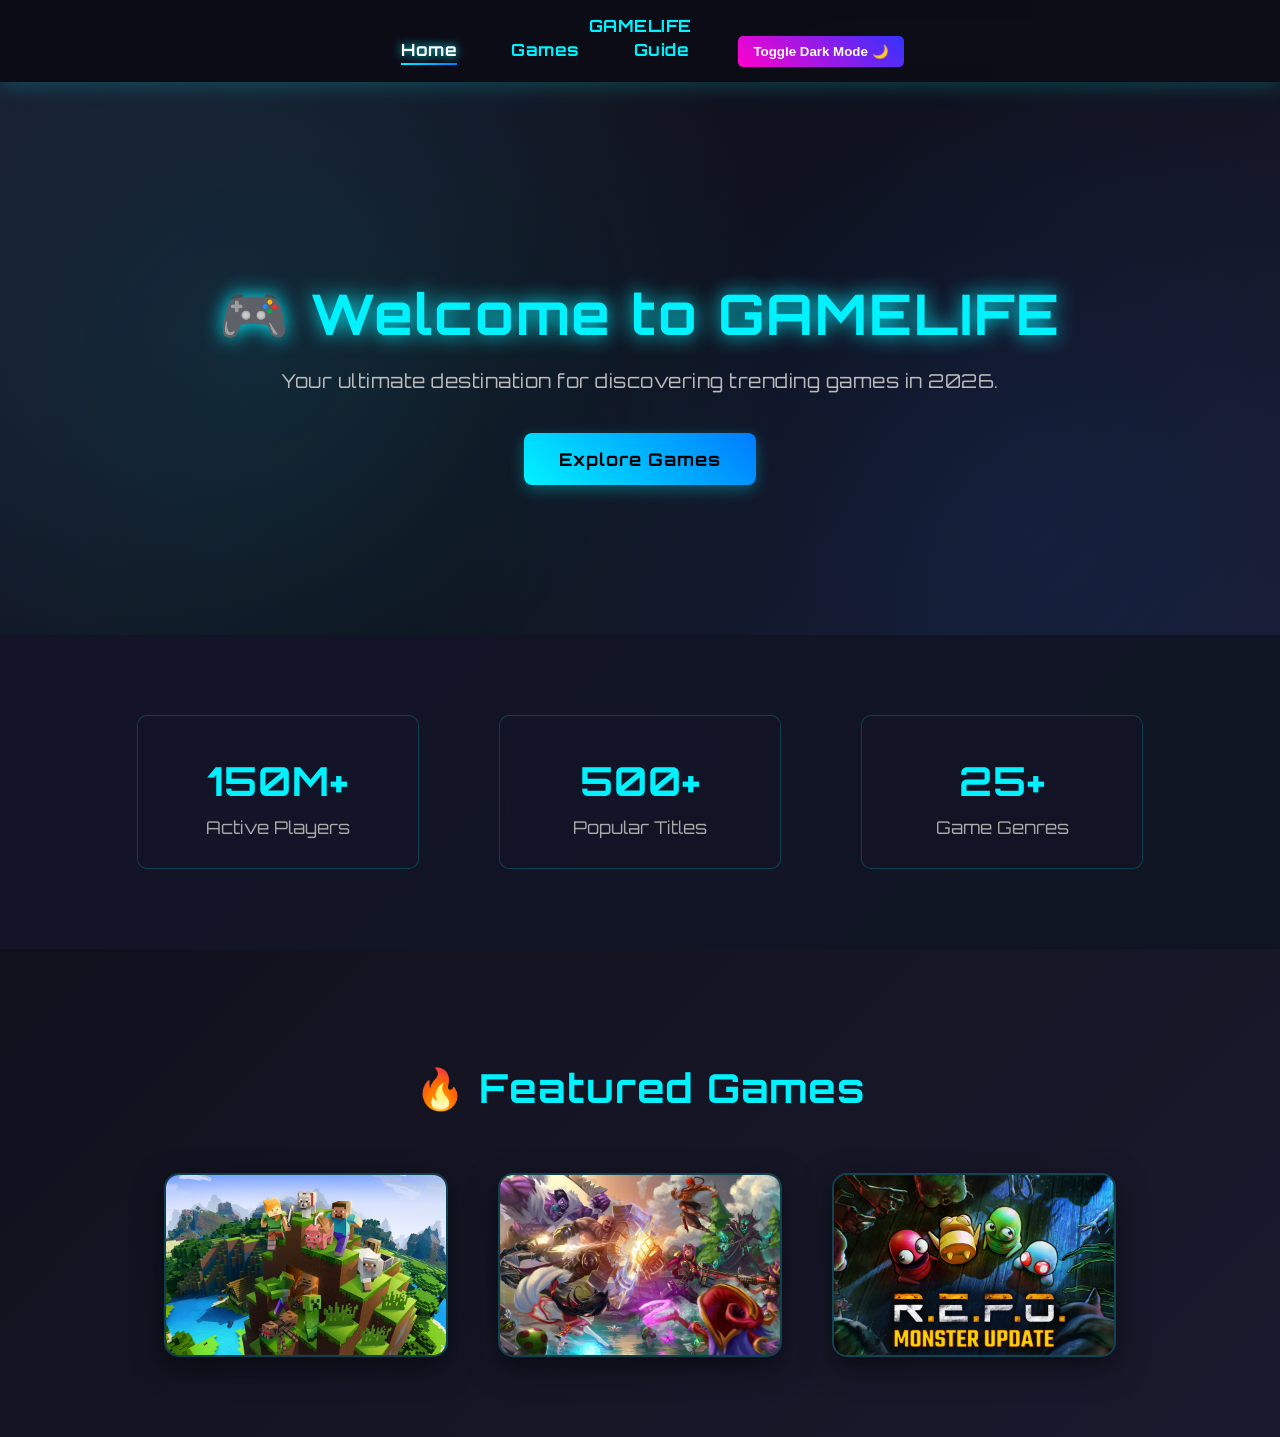
==== index.html @ 71672ad4 "Update index.html" ====
<!DOCTYPE html>
<html>
<head>
  <link href="https://fonts.googleapis.com/css2?family=Orbitron:wght@400;700&display=swap" rel="stylesheet">
  <link rel="stylesheet" href="layout.css">
  <title>GAMELIFE | Home</title>

  <script async src="https://www.googletagmanager.com/gtag/js?id=G-18W3ZDFYFR"></script>
  <script>
      window.dataLayer = window.dataLayer || [];
      function gtag(){dataLayer.push(arguments);}
      gtag('js', new Date());
      gtag('config', 'G-18W3ZDFYFR');
  </script>
</head>

<body>

    <nav>
      <div class="logo">
        <a href="index.html">GAMELIFE</a>
      </div>
      <a href="index.html" class="active">Home</a>
      <a href="games_page.html">Games</a>
      <a href="guide.html">Guide</a>
      <button id="darkModeToggle">Toggle Dark Mode 🌙</button>
    </nav>

  <!-- ===== HERO SECTION ===== -->
  <section class="home-hero">
    <h1>🎮 Welcome to GAMELIFE</h1>
    <p>Your ultimate destination for discovering trending games in 2026.</p>
    <a href="games_page.html" class="hero-btn">Explore Games</a>
  </section>

  <!-- ===== STATS SECTION ===== -->
  <section class="stats-section">
    <div class="stat-box">
      <h2>150M+</h2>
      <p>Active Players</p>
    </div>
    <div class="stat-box">
      <h2>500+</h2>
      <p>Popular Titles</p>
    </div>
    <div class="stat-box">
      <h2>25+</h2>
      <p>Game Genres</p>
    </div>
  </section>

  <!-- ===== FEATURE PREVIEW ===== -->
  <section class="preview-section">
    <h2>🔥 Featured Games</h2>
    <div class="preview-cards">
      <div class="preview-card">
        <img src="minecraft.jpg">
      </div>
      <div class="preview-card">
        <img src="league of legends.jpg">
      </div>
      <div class="preview-card">
        <img src="REPO.jpg">
      </div>
    </div>
  </section>
    <script src="script.js"></script>
</body>
</html>
---- layout.css ----
/* ===============================
   🎮 GAMELIFE - GAME STYLE THEME
=================================*/

body {
  margin: 0;
  font-family: 'Orbitron', Arial, sans-serif;
  background: linear-gradient(135deg, #0f0f1a, #1a1a2e);
  color: #ffffff;
}

/* ===== Navigation Bar ===== */
nav {
   background: rgba(13, 13, 24, 0.95);
   padding: 15px 30px;
   align-items: center;
   justify-content: space-between;
   text-align: center;
   box-shadow: 0 4px 20px rgba(0, 255, 255, 0.2);
   backdrop-filter: blur(10px);
   position: sticky;
   top: 0;
   z-index: 100;
}

nav a {
  color: #00f2ff;
  text-decoration: none;
  margin: 0 25px;
  font-weight: bold;
  transition: all 0.3s ease;
  position: relative;
  font-size: 1.05em;
  letter-spacing: 0.5px;
}

nav a::after {
  content: '';
  position: absolute;
  bottom: -5px;
  left: 0;
  width: 0;
  height: 2px;
  background: linear-gradient(45deg, #00f2ff, #007bff);
  transition: width 0.3s ease;
}

nav a:hover::after,
nav a.active::after {
  width: 100%;
}

nav a:hover,
nav a.active {
  color: #ffffff;
  text-shadow: 0 0 10px #00f2ff;
}

/* ===== Dark Mode (Even Darker Cyber Mode) ===== */
body.dark-mode {
  background: #000000;
  color: #ffffff;
}

body.dark-mode nav {
  background-color: rgba(5, 5, 5, 0.95);
}

/* ===== hero section ===== */
/* ===== HOME HERO ===== */
.home-hero {
  text-align: center;
  padding: 150px 20px;
  background: linear-gradient(135deg, #1a1a2e 0%, #0f0f1a 50%, #1a1a2e 100%);
  position: relative;
  overflow: hidden;
}

/* 添加背景動畫效果 */
.home-hero::before {
  content: '';
  position: absolute;
  top: 0;
  left: 0;
  right: 0;
  bottom: 0;
  background: radial-gradient(circle at 20% 50%, rgba(0, 242, 255, 0.1) 0%, transparent 50%),
              radial-gradient(circle at 80% 80%, rgba(0, 123, 255, 0.1) 0%, transparent 50%);
  pointer-events: none;
  z-index: 0;
}

.home-hero h1,
.home-hero p,
.hero-btn {
  position: relative;
  z-index: 1;
}

.home-hero h1 {
  font-size: 3.5em;
  margin-bottom: 15px;
  color: #00f2ff;
  text-shadow: 0 0 20px #00f2ff;
  letter-spacing: 2px;
  animation: glow-pulse 3s ease-in-out infinite;
}

.home-hero p {
  color: #bbbbbb;
  font-size: 1.2em;
  margin: 20px 0 40px 0;
  letter-spacing: 0.5px;
}

@keyframes glow-pulse {
  0%, 100% { text-shadow: 0 0 20px #00f2ff; }
  50% { text-shadow: 0 0 30px #00f2ff, 0 0 40px #007bff; }
}

.hero-btn {
  display: inline-block;
  padding: 15px 35px;
  background: linear-gradient(45deg, #00f2ff, #007bff);
  color: black;
  font-weight: bold;
  font-size: 1.1em;
  border-radius: 8px;
  text-decoration: none;
  transition: all 0.3s cubic-bezier(0.34, 1.56, 0.64, 1);
  border: none;
  cursor: pointer;
  letter-spacing: 1px;
  box-shadow: 0 5px 15px rgba(0, 242, 255, 0.3);
}

.hero-btn:hover {
  box-shadow: 0 15px 35px rgba(0, 242, 255, 0.5);
  transform: scale(1.08);
}

.hero-btn:active {
  transform: scale(0.95);
}

/* ===== STATS SECTION ===== */
.stats-section {
  display: flex;
  flex-direction: row;
  justify-content: center;
  gap: 80px;
  padding: 80px 20px;
  background: linear-gradient(135deg, #141428, #0f1523);
  flex-wrap: wrap;
}

.stat-box {
  text-align: center;
  padding: 30px 40px;
  background: rgba(20, 20, 40, 0.6);
  border: 1px solid rgba(0, 242, 255, 0.2);
  border-radius: 10px;
  backdrop-filter: blur(10px);
  transition: all 0.3s ease;
  min-width: 200px;
}

.stat-box:hover {
  background: rgba(20, 20, 40, 0.9);
  border-color: rgba(0, 242, 255, 0.5);
  box-shadow: 0 0 20px rgba(0, 242, 255, 0.3);
  transform: translateY(-5px);
}

.stat-box h2 {
  color: #00f2ff;
  font-size: 2.5em;
  margin: 10px 0;
  letter-spacing: 1px;
}

.stat-box p {
  color: #aaaaaa;
  font-size: 1.1em;
  margin: 0;
}

/* ===== PREVIEW SECTION ===== */
.preview-section {
  text-align: center;
  padding: 80px 20px;
  background: linear-gradient(135deg, rgba(15, 15, 26, 0.5), rgba(26, 26, 46, 0.5));
}

.preview-section h2 {
  color: #00f2ff;
  margin-bottom: 60px;
  font-size: 2.5em;
  letter-spacing: 1px;
}

.preview-cards {
  display: flex;
  justify-content: center;
  gap: 50px;
  flex-wrap: wrap;
}

.preview-card {
  position: relative;
  perspective: 1000px;
}

.preview-card img {
  width: 280px;
  height: 180px;
  border-radius: 15px;
  transition: all 0.4s cubic-bezier(0.34, 1.56, 0.64, 1);
  box-shadow: 0 10px 30px rgba(0, 0, 0, 0.5);
  border: 2px solid rgba(0, 242, 255, 0.2);
  object-fit: cover;
  display: block;
}

.preview-card img:hover {
  transform: scale(1.08) translateY(-10px);
  box-shadow: 0 20px 40px rgba(0, 242, 255, 0.4);
  border-color: rgba(0, 242, 255, 0.6);
}

/* ===== Game Cards ===== */
.game-container {
  display: flex;
  flex-wrap: wrap;
  justify-content: center;
  gap: 30px;
  padding: 40px;
}

.game-card {
  width: 260px;
  background: #141428;
  border-radius: 10px;
  overflow: hidden;
  transition: 0.4s ease;
  border: 1px solid rgba(0, 255, 255, 0.2);
  box-shadow: 0 0 15px rgba(0, 255, 255, 0.1);
}

.game-card:hover {
  transform: translateY(-10px) scale(1.03);
  box-shadow: 0 0 25px #00f2ff;
}

/* ===== Game Image ===== */
.game-pic img {
  width: 100%;
  height: 160px;
  object-fit: cover;
  display: block;
}

/* ===== Game Info ===== */
.game-info {
  padding: 20px;
  text-align: center;
}

.game-title {
  font-size: 1.3em;
  margin-bottom: 8px;
  color: #00f2ff;
  text-shadow: 0 0 8px rgba(0, 255, 255, 0.6);
}

.developer-name {
  font-size: 0.9em;
  color: #aaaaaa;
  margin-bottom: 15px;
}

/* ===== Game Button ===== */
.game-btn {
  display: inline-block;
  padding: 10px 18px;
  background: linear-gradient(45deg, #00f2ff, #007bff);
  color: #000;
  text-decoration: none;
  border-radius: 5px;
  font-weight: bold;
  transition: 0.3s;
}

.game-btn:hover {
  background: linear-gradient(45deg, #00c3cc, #0056b3);
  box-shadow: 0 0 15px #00f2ff;
  transform: scale(1.05);
}

/* ===== Dark Mode Toggle Button ===== */
#darkModeToggle {
  background: linear-gradient(45deg, #ff00cc, #3333ff);
  color: white;
  border: none;
  padding: 8px 15px;
  margin-left: 20px;
  border-radius: 5px;
  cursor: pointer;
  font-weight: bold;
  transition: 0.3s;
}

#darkModeToggle:hover {
  box-shadow: 0 0 10px #ff00cc;
}

/* ===== Modal (Cyber Popup) ===== */
.modal {
  display: none;
  position: fixed;
  z-index: 1000;
  left: 0;
  top: 0;
  width: 100%;
  height: 100%;
  background: rgba(0, 0, 0, 0.8);
  backdrop-filter: blur(5px);
}

.modal-content {
  background: #141428;
  margin: 10% auto;
  padding: 30px;
  border-radius: 12px;
  width: 85%;
  max-width: 550px;
  border: 1px solid #00f2ff;
  box-shadow: 0 0 30px #00f2ff;
  animation: popup 0.4s ease;
}

@keyframes popup {
  from {
    transform: scale(0.7);
    opacity: 0;
  }
  to {
    transform: scale(1);
    opacity: 1;
  }
}

.close-btn {
  color: #00f2ff;
  position: absolute;
  top: 15px;
  right: 20px;
  font-size: 28px;
  cursor: pointer;
  transition: 0.3s;
}

.close-btn:hover {
  color: #ffffff;
  text-shadow: 0 0 10px #00f2ff;
}

/* ===== Modal Video ===== */
.video-container {
  position: relative;
  padding-bottom: 56.25%; /* 完美的 16:9 影片比例 */
  height: 0;
  overflow: hidden;
  margin-top: 20px;
  border-radius: 8px;
  border: 1px solid rgba(0, 242, 255, 0.3);
  box-shadow: 0 0 15px rgba(0, 242, 255, 0.1);
}

.video-container iframe {
  position: absolute;
  top: 0;
  left: 0;
  width: 100%;
  height: 100%;
  border: none;
}

/* ===== Page Load Animation ===== */
@keyframes fadeIn {
  from {
    opacity: 0;
    transform: translateY(20px);
  }
  to {
    opacity: 1;
    transform: translateY(0);
  }
}

.home-hero,
.stats-section,
.preview-section {
  animation: fadeIn 0.8s ease-out forwards;
}

.stats-section {
  animation-delay: 0.2s;
}

.preview-section {
  animation-delay: 0.4s;
}

/* ===== Responsive ===== */
@media (max-width: 768px) {
  .game-container {
    padding: 20px;
  }

  .game-card {
    width: 90%;
  }

  .stats-section {
    flex-direction: column;
    gap: 30px;
    padding: 60px 20px;
  }

  .stat-box {
    width: 100%;
    max-width: 300px;
  }

  .preview-cards {
    gap: 30px;
  }

  .preview-card img {
    width: 90vw;
    max-width: 300px;
  }

  .home-hero h1 {
    font-size: 2.5em;
  }

  nav a {
    margin: 0 15px;
    font-size: 0.95em;
  }
}

/* ===== Game Tags ===== */
.game-tags {
  margin-bottom: 15px;
}

.tag {
  display: inline-block;
  padding: 4px 10px;
  margin: 3px;
  font-size: 0.75em;
  border-radius: 20px;
  font-weight: bold;
  text-transform: uppercase;
  letter-spacing: 1px;
  transition: 0.3s;
}

/* 類型顏色 */

.sandbox {
  background: rgba(0, 255, 150, 0.2);
  color: #00ffaa;
  border: 1px solid #00ffaa;
}

.moba {
  background: rgba(255, 0, 150, 0.2);
  color: #ff00cc;
  border: 1px solid #ff00cc;
}

.horror {
  background: rgba(255, 50, 50, 0.2);
  color: #ff4444;
  border: 1px solid #ff4444;
}

.multiplayer {
  background: rgba(0, 150, 255, 0.2);
  color: #00aaff;
  border: 1px solid #00aaff;
}

.coop {
  background: rgba(255, 200, 0, 0.2);
  color: #ffcc00;
  border: 1px solid #ffcc00;
}

.survival {
  background: rgba(150, 255, 0, 0.2);
  color: #aaff00;
  border: 1px solid #aaff00;
}

/* Hover 發光效果 */
.tag:hover {
  box-shadow: 0 0 10px currentColor;
  transform: scale(1.1);
}

/* ===============================
   🎮 GUIDE PAGE STYLES (攻略頁面方格與排版)
=================================*/
.guide-header {
  text-align: center;
  padding: 60px 20px 20px 20px;
}

.guide-header h1 {
  color: #00f2ff;
  font-size: 2.8em;
  text-shadow: 0 0 15px rgba(0, 242, 255, 0.6);
  margin-bottom: 10px;
}

.guide-header p {
  color: #aaaaaa;
  font-size: 1.2em;
}

.guide-container {
  max-width: 900px;
  margin: 0 auto;
  padding: 40px 20px;
}

/* 這是畫出方格的最關鍵程式碼！ */
.guide-card {
  background: rgba(20, 20, 40, 0.8);
  border: 1px solid rgba(0, 242, 255, 0.3);
  border-radius: 12px;
  padding: 30px; /* 讓文字和邊框有距離 */
  margin-bottom: 40px; /* 每個方格之間的距離 */
  box-shadow: 0 0 20px rgba(0, 0, 0, 0.5);
  transition: 0.3s;
}

.guide-title {
  color: #00f2ff;
  font-size: 2em;
  border-bottom: 2px solid rgba(0, 242, 255, 0.2);
  padding-bottom: 15px;
  margin-bottom: 20px;
}

.guide-text h3 {
  color: #ff00cc;
  font-size: 1.4em;
  margin-top: 25px;
  margin-bottom: 10px;
  text-shadow: 0 0 8px rgba(255, 0, 204, 0.4);
}

.guide-text p {
  line-height: 1.6;
  font-size: 1.1em;
  color: #e0e0e0;
}

/* ===== 操作按鍵表格 (讓按鍵表也變成漂亮的 Cyberpunk 風格) ===== */
.keybinds {
  width: 100%;
  border-collapse: collapse;
  margin-top: 15px;
  background: rgba(0, 0, 0, 0.5);
  border-radius: 8px;
  overflow: hidden;
}

.keybinds th, .keybinds td {
  padding: 15px;
  text-align: left;
  border-bottom: 1px solid rgba(0, 242, 255, 0.2);
}

.keybinds th {
  background: rgba(0, 242, 255, 0.2);
  color: #00f2ff;
  font-weight: bold;
  font-size: 1.1em;
}

.keybinds tr:last-child td {
  border-bottom: none;
}

.keybinds tr:hover td {
  background: rgba(255, 0, 204, 0.15);
  color: #ffffff;
}
/* ===== 攻略頁面專屬背景圖 (含深色透明遮罩) ===== */
.minecraft-bg {
  background-image: linear-gradient(rgba(15, 15, 30, 0.85), rgba(10, 10, 25, 0.95)), url('minecraft.jpg');
  background-size: cover;
  background-position: center;
  background-repeat: no-repeat;
}

.lol-bg {
  background-image: linear-gradient(rgba(15, 15, 30, 0.85), rgba(10, 10, 25, 0.95)), url('league of legends.jpg');
  background-size: cover;
  background-position: center;
  background-repeat: no-repeat;
}

.repo-bg {
  background-image: linear-gradient(rgba(15, 15, 30, 0.85), rgba(10, 10, 25, 0.95)), url('REPO.jpg');
  background-size: cover;
  background-position: center;
  background-repeat: no-repeat;
}

/* 確保文字在圖片背景上依然清晰發光 */
.guide-card.minecraft-bg, 
.guide-card.lol-bg, 
.guide-card.repo-bg {
  background-color: transparent; 
  border: 1px solid rgba(0, 242, 255, 0.4);
}
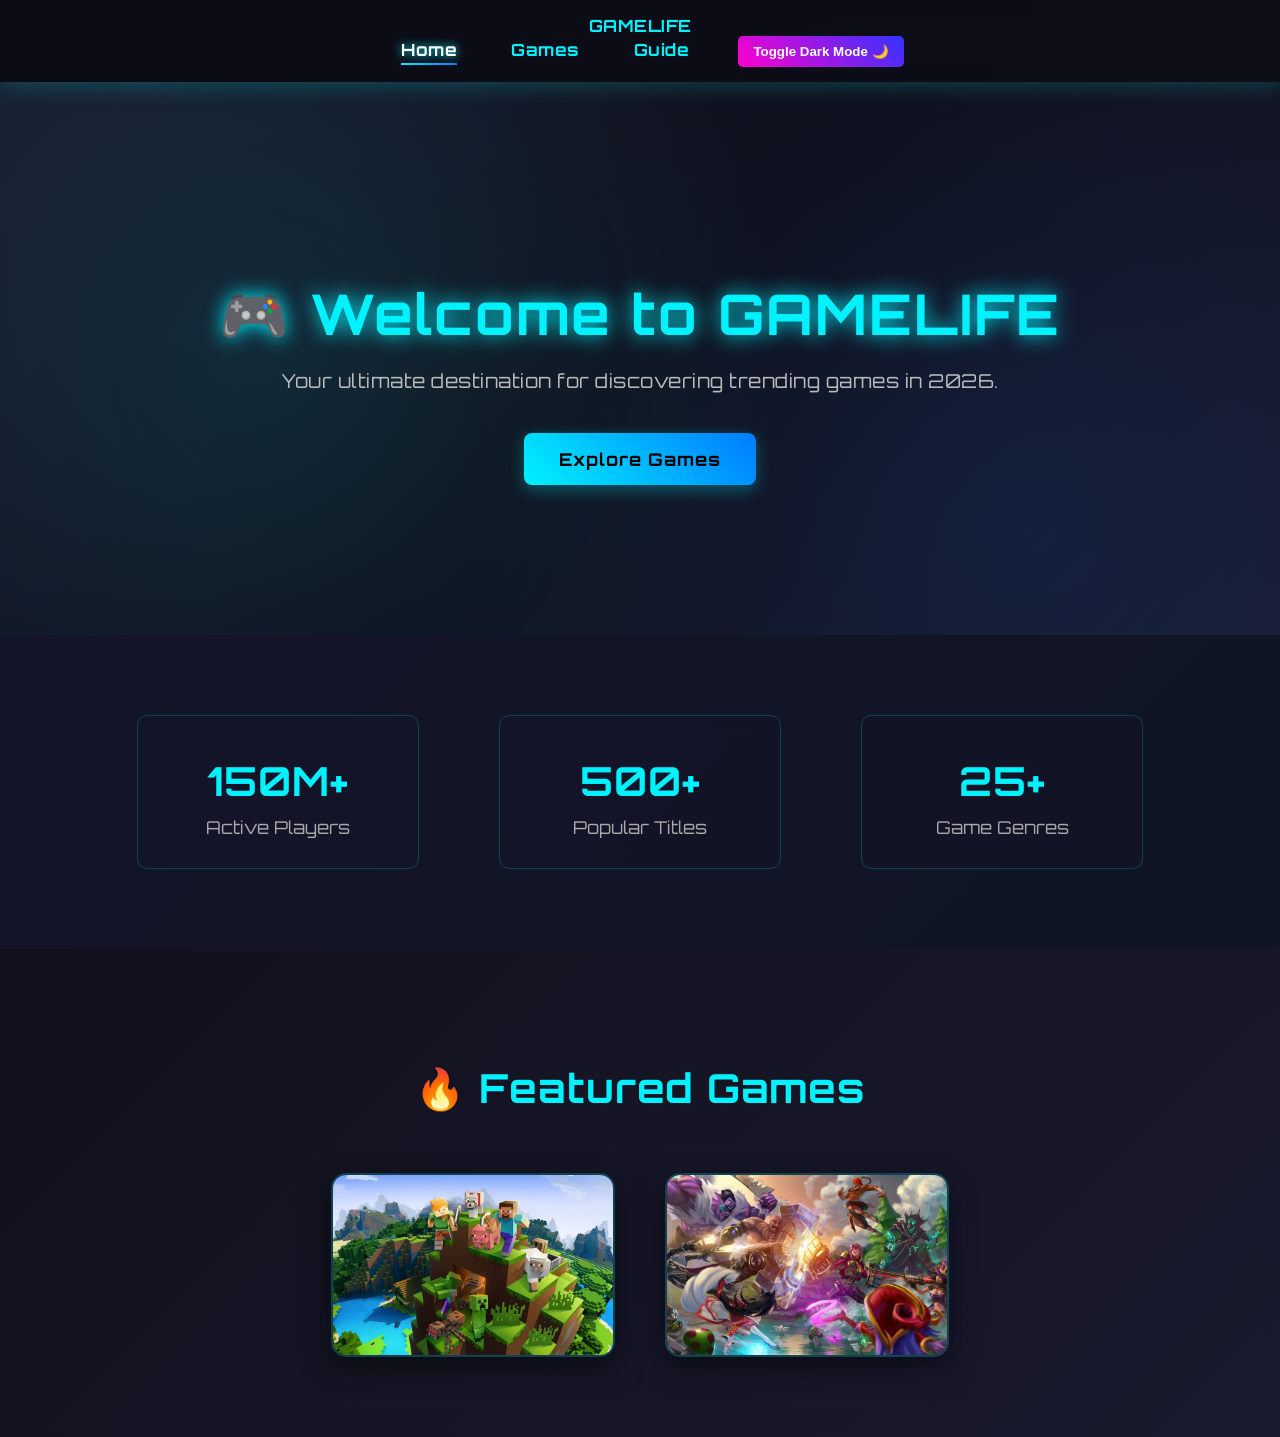
==== commit f53ae481: "Update index.html" ====
--- a/index.html
+++ b/index.html
@@ -1,17 +1,24 @@
 <!DOCTYPE html>
 <html>
 <head>
+  <meta name="description" content="home page to show what is this website about.">
+  <meta name="robots" content="index,follow">
+  <meta name="keyword" content="GAMELIFE, popular games,GAMELIFE - minecraft, GAMELIFE - League of legends, GAMELIFE - REPO">
+  
   <link href="https://fonts.googleapis.com/css2?family=Orbitron:wght@400;700&display=swap" rel="stylesheet">
   <link rel="stylesheet" href="layout.css">
   <title>GAMELIFE | Home</title>
+  <meta name="google-site-verification" content="4rWj5glG4_HoBsQcNG8AtyBK5A8ggBZcMOhCIT86Guk" />
+  <!-- Google tag (gtag.js) -->
+  <script async src="https://www.googletagmanager.com/gtag/js?id=G-CBFCGFWQ9T"></script>
+  <script>
+    window.dataLayer = window.dataLayer || [];
+    function gtag(){dataLayer.push(arguments);}
+    gtag('js', new Date());
+  
+    gtag('config', 'G-CBFCGFWQ9T');
+  </script>
 
-  <script async src="https://www.googletagmanager.com/gtag/js?id=G-18W3ZDFYFR"></script>
-  <script>
-      window.dataLayer = window.dataLayer || [];
-      function gtag(){dataLayer.push(arguments);}
-      gtag('js', new Date());
-      gtag('config', 'G-18W3ZDFYFR');
-  </script>
 </head>
 
 <body>
@@ -59,9 +66,9 @@
       <div class="preview-card">
         <img src="league of legends.jpg">
       </div>
-      <div class="preview-card">
+      <!--div class="preview-card">
         <img src="REPO.jpg">
-      </div>
+    </div-->
     </div>
   </section>
     <script src="script.js"></script>
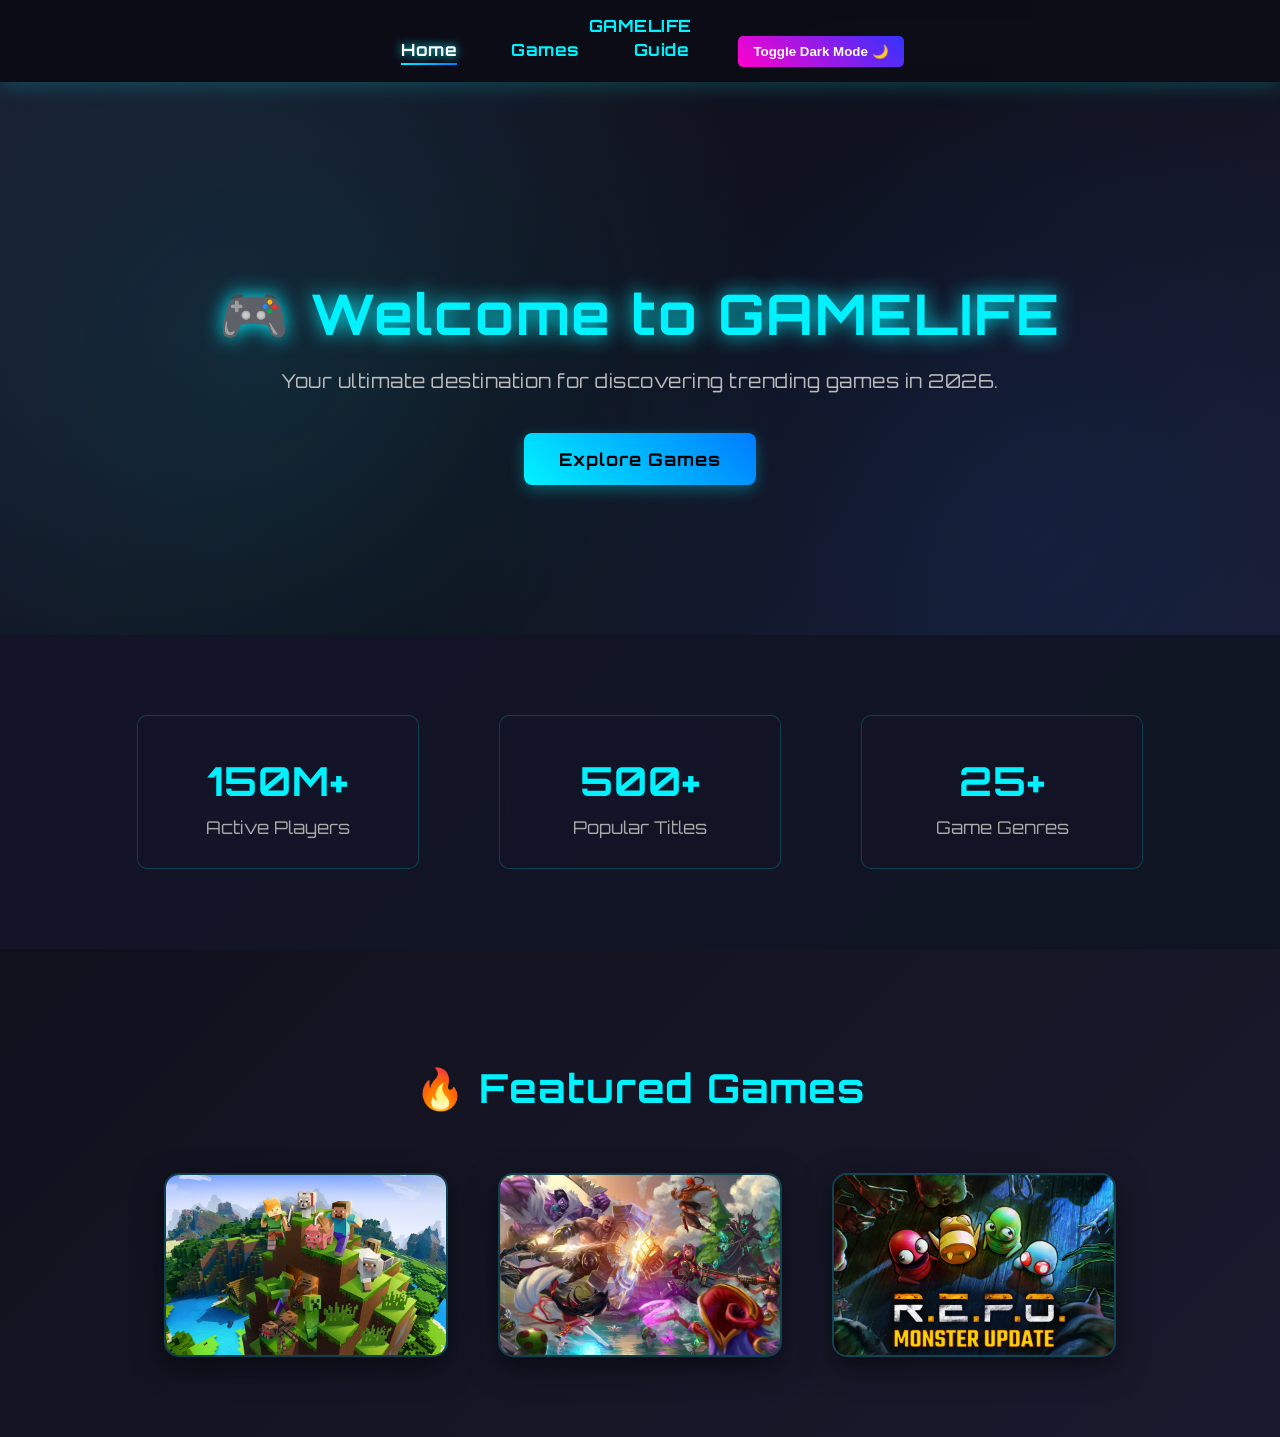
==== commit 26337f7f: "Update index.html" ====
--- a/index.html
+++ b/index.html
@@ -66,9 +66,9 @@
       <div class="preview-card">
         <img src="league of legends.jpg">
       </div>
-      <!--div class="preview-card">
+      <div class="preview-card">
         <img src="REPO.jpg">
-    </div-->
+    </div>
     </div>
   </section>
     <script src="script.js"></script>
